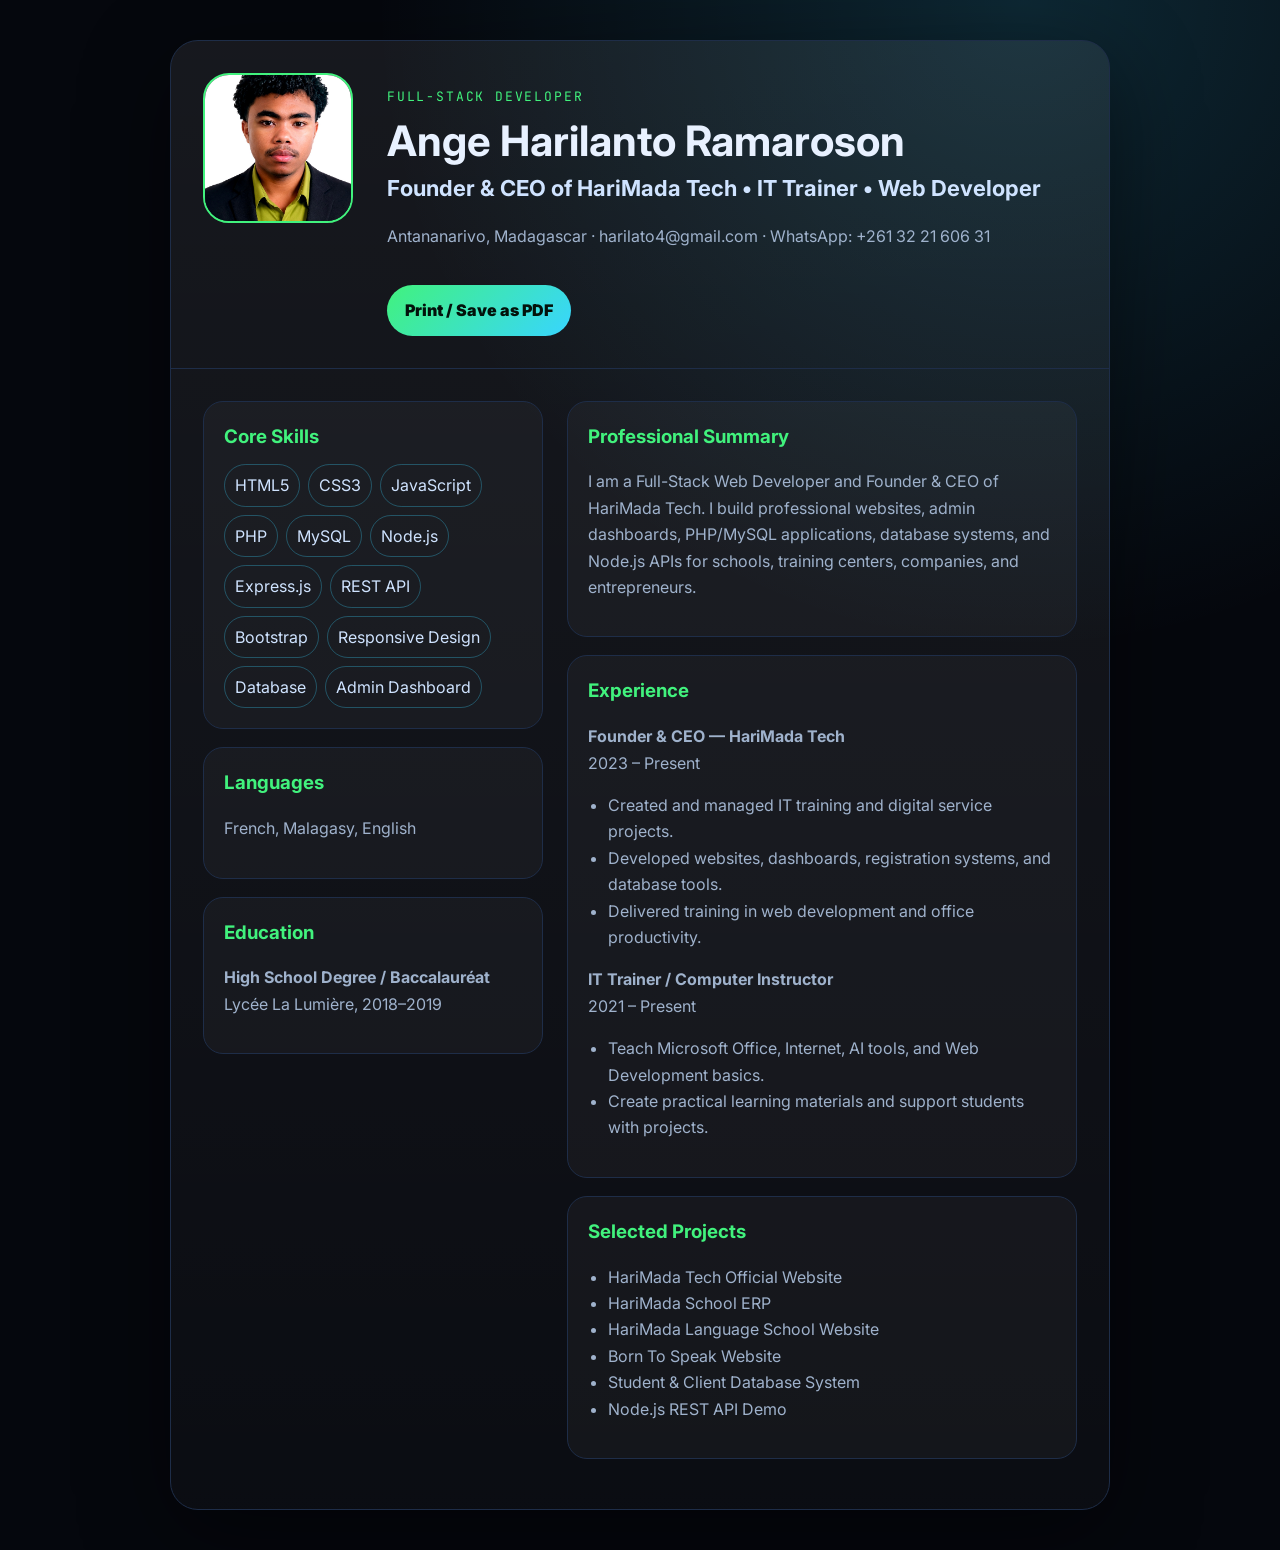
==== cv-en.html @ f4fec38e "Initial commit" ====
<!DOCTYPE html>
<html lang="en">
<head>
  <meta charset="UTF-8" />
  <meta name="viewport" content="width=device-width, initial-scale=1.0" />
  <title>CV - Ange Harilanto Ramaroson</title>
  <link rel="preconnect" href="https://fonts.googleapis.com">
  <link rel="preconnect" href="https://fonts.gstatic.com" crossorigin>
  <link href="https://fonts.googleapis.com/css2?family=Inter:wght@400;600;700;800;900&family=JetBrains+Mono:wght@500;700&display=swap" rel="stylesheet">
  <style>
    :root{--bg:#05070d;--card:#0f1729;--line:#1e2d48;--text:#e8f1ff;--muted:#9fb2cc;--green:#41f27d;--cyan:#38d5ff}
    *{box-sizing:border-box}body{margin:0;background:radial-gradient(circle at 80% 0,rgba(56,213,255,.16),transparent 35%),var(--bg);color:var(--text);font-family:Inter,system-ui,sans-serif;line-height:1.65}.wrap{max-width:980px;margin:0 auto;padding:40px 20px}.cv{background:linear-gradient(180deg,rgba(255,255,255,.07),rgba(255,255,255,.025));border:1px solid var(--line);border-radius:28px;overflow:hidden;box-shadow:0 24px 90px rgba(0,0,0,.45)}.head{display:grid;grid-template-columns:160px 1fr;gap:24px;padding:32px;border-bottom:1px solid var(--line)}img{width:150px;height:150px;border-radius:26px;object-fit:cover;border:2px solid var(--green)}h1{font-size:42px;margin:0;line-height:1}h2{font-size:22px;margin:8px 0;color:#cfe3ff}.tag{font-family:'JetBrains Mono',monospace;color:var(--green);letter-spacing:.14em;text-transform:uppercase;font-size:13px}.grid{display:grid;grid-template-columns:.8fr 1.2fr;gap:24px;padding:32px}.box{border:1px solid var(--line);border-radius:20px;padding:20px;background:rgba(255,255,255,.035);margin-bottom:18px}h3{margin:0 0 12px;color:var(--green)}p,li{color:var(--muted)}ul{padding-left:20px}.skills{display:flex;flex-wrap:wrap;gap:8px}.skills span{border:1px solid rgba(56,213,255,.3);padding:7px 10px;border-radius:999px;color:#cfe3ff}.btn{display:inline-flex;margin-top:20px;text-decoration:none;color:#03120b;background:linear-gradient(135deg,var(--green),var(--cyan));font-weight:900;padding:12px 18px;border-radius:999px}@media print{body{background:white;color:#111}.wrap{padding:0}.cv,.box{box-shadow:none;border-color:#ddd}.btn{display:none}p,li{color:#333}h3,.tag{color:#08783b}}@media(max-width:720px){.head,.grid{grid-template-columns:1fr}h1{font-size:32px}}
  </style>
</head>
<body>
  <div class="wrap">
    <div class="cv">
      <header class="head">
        <img src="assets/img/profile.jpg" alt="Ange Harilanto Ramaroson">
        <div>
          <p class="tag">Full-Stack Developer</p>
          <h1>Ange Harilanto Ramaroson</h1>
          <h2>Founder & CEO of HariMada Tech • IT Trainer • Web Developer</h2>
          <p>Antananarivo, Madagascar · harilato4@gmail.com · WhatsApp: +261 32 21 606 31</p>
          <a class="btn" href="javascript:window.print()">Print / Save as PDF</a>
        </div>
      </header>
      <main class="grid">
        <aside>
          <section class="box"><h3>Core Skills</h3><div class="skills"><span>HTML5</span><span>CSS3</span><span>JavaScript</span><span>PHP</span><span>MySQL</span><span>Node.js</span><span>Express.js</span><span>REST API</span><span>Bootstrap</span><span>Responsive Design</span><span>Database</span><span>Admin Dashboard</span></div></section>
          <section class="box"><h3>Languages</h3><p>French, Malagasy, English</p></section>
          <section class="box"><h3>Education</h3><p><strong>High School Degree / Baccalauréat</strong><br>Lycée La Lumière, 2018–2019</p></section>
        </aside>
        <section>
          <div class="box"><h3>Professional Summary</h3><p>I am a Full-Stack Web Developer and Founder & CEO of HariMada Tech. I build professional websites, admin dashboards, PHP/MySQL applications, database systems, and Node.js APIs for schools, training centers, companies, and entrepreneurs.</p></div>
          <div class="box"><h3>Experience</h3><p><strong>Founder & CEO — HariMada Tech</strong><br>2023 – Present</p><ul><li>Created and managed IT training and digital service projects.</li><li>Developed websites, dashboards, registration systems, and database tools.</li><li>Delivered training in web development and office productivity.</li></ul><p><strong>IT Trainer / Computer Instructor</strong><br>2021 – Present</p><ul><li>Teach Microsoft Office, Internet, AI tools, and Web Development basics.</li><li>Create practical learning materials and support students with projects.</li></ul></div>
          <div class="box"><h3>Selected Projects</h3><ul><li>HariMada Tech Official Website</li><li>HariMada School ERP</li><li>HariMada Language School Website</li><li>Born To Speak Website</li><li>Student & Client Database System</li><li>Node.js REST API Demo</li></ul></div>
        </section>
      </main>
    </div>
  </div>
</body>
</html>
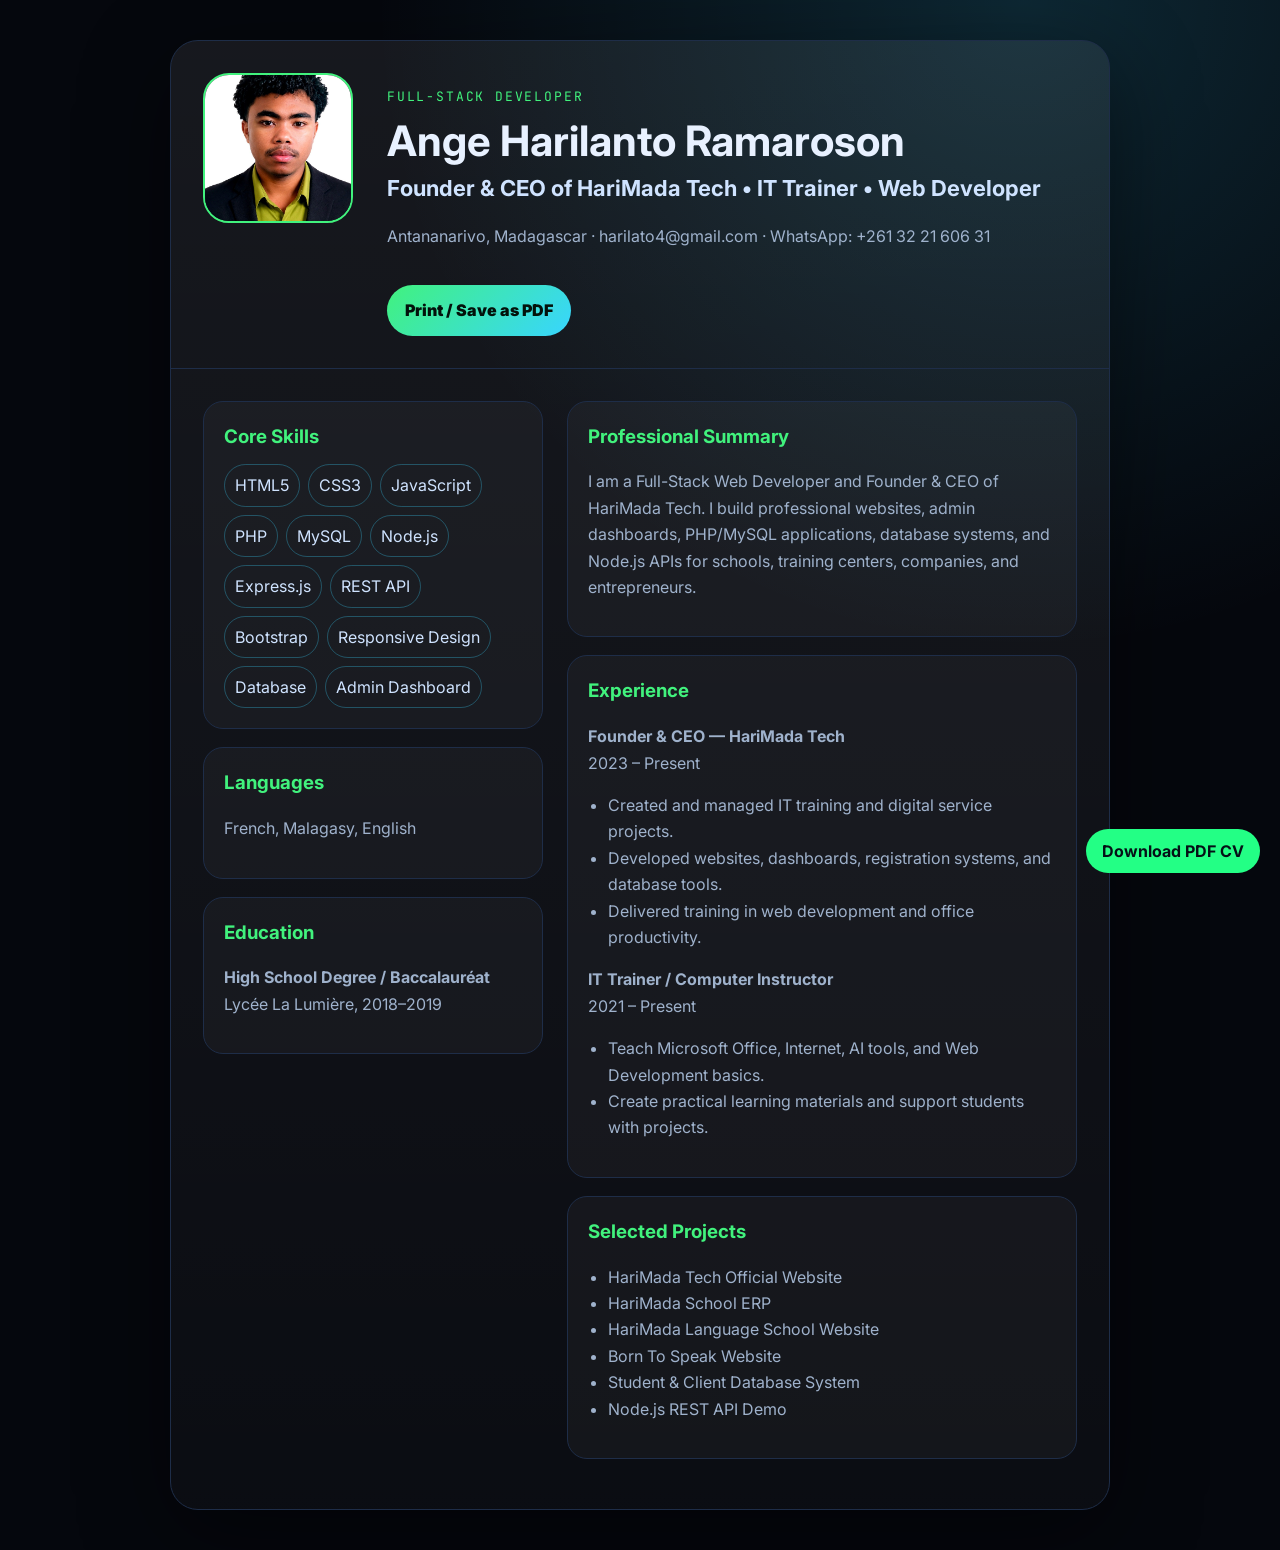
==== commit baadad71: "Portfolio Production 2026 Performance + SEO + PWA + EmailJS + Responsive + Portfolio Premium" ====
--- a/cv-en.html
+++ b/cv-en.html
@@ -11,6 +11,8 @@
     :root{--bg:#05070d;--card:#0f1729;--line:#1e2d48;--text:#e8f1ff;--muted:#9fb2cc;--green:#41f27d;--cyan:#38d5ff}
     *{box-sizing:border-box}body{margin:0;background:radial-gradient(circle at 80% 0,rgba(56,213,255,.16),transparent 35%),var(--bg);color:var(--text);font-family:Inter,system-ui,sans-serif;line-height:1.65}.wrap{max-width:980px;margin:0 auto;padding:40px 20px}.cv{background:linear-gradient(180deg,rgba(255,255,255,.07),rgba(255,255,255,.025));border:1px solid var(--line);border-radius:28px;overflow:hidden;box-shadow:0 24px 90px rgba(0,0,0,.45)}.head{display:grid;grid-template-columns:160px 1fr;gap:24px;padding:32px;border-bottom:1px solid var(--line)}img{width:150px;height:150px;border-radius:26px;object-fit:cover;border:2px solid var(--green)}h1{font-size:42px;margin:0;line-height:1}h2{font-size:22px;margin:8px 0;color:#cfe3ff}.tag{font-family:'JetBrains Mono',monospace;color:var(--green);letter-spacing:.14em;text-transform:uppercase;font-size:13px}.grid{display:grid;grid-template-columns:.8fr 1.2fr;gap:24px;padding:32px}.box{border:1px solid var(--line);border-radius:20px;padding:20px;background:rgba(255,255,255,.035);margin-bottom:18px}h3{margin:0 0 12px;color:var(--green)}p,li{color:var(--muted)}ul{padding-left:20px}.skills{display:flex;flex-wrap:wrap;gap:8px}.skills span{border:1px solid rgba(56,213,255,.3);padding:7px 10px;border-radius:999px;color:#cfe3ff}.btn{display:inline-flex;margin-top:20px;text-decoration:none;color:#03120b;background:linear-gradient(135deg,var(--green),var(--cyan));font-weight:900;padding:12px 18px;border-radius:999px}@media print{body{background:white;color:#111}.wrap{padding:0}.cv,.box{box-shadow:none;border-color:#ddd}.btn{display:none}p,li{color:#333}h3,.tag{color:#08783b}}@media(max-width:720px){.head,.grid{grid-template-columns:1fr}h1{font-size:32px}}
   </style>
+  <meta name="robots" content="index, follow" />
+  <link rel="icon" href="favicon.svg" type="image/svg+xml" />
 </head>
 <body>
   <div class="wrap">
@@ -39,5 +41,6 @@
       </main>
     </div>
   </div>
+<p style="position:fixed;right:20px;bottom:20px"><a href="assets/cv/cv-en.pdf" download style="background:#23ff85;color:#051016;padding:12px 16px;border-radius:999px;text-decoration:none;font-weight:700">Download PDF CV</a></p>
 </body>
 </html>
